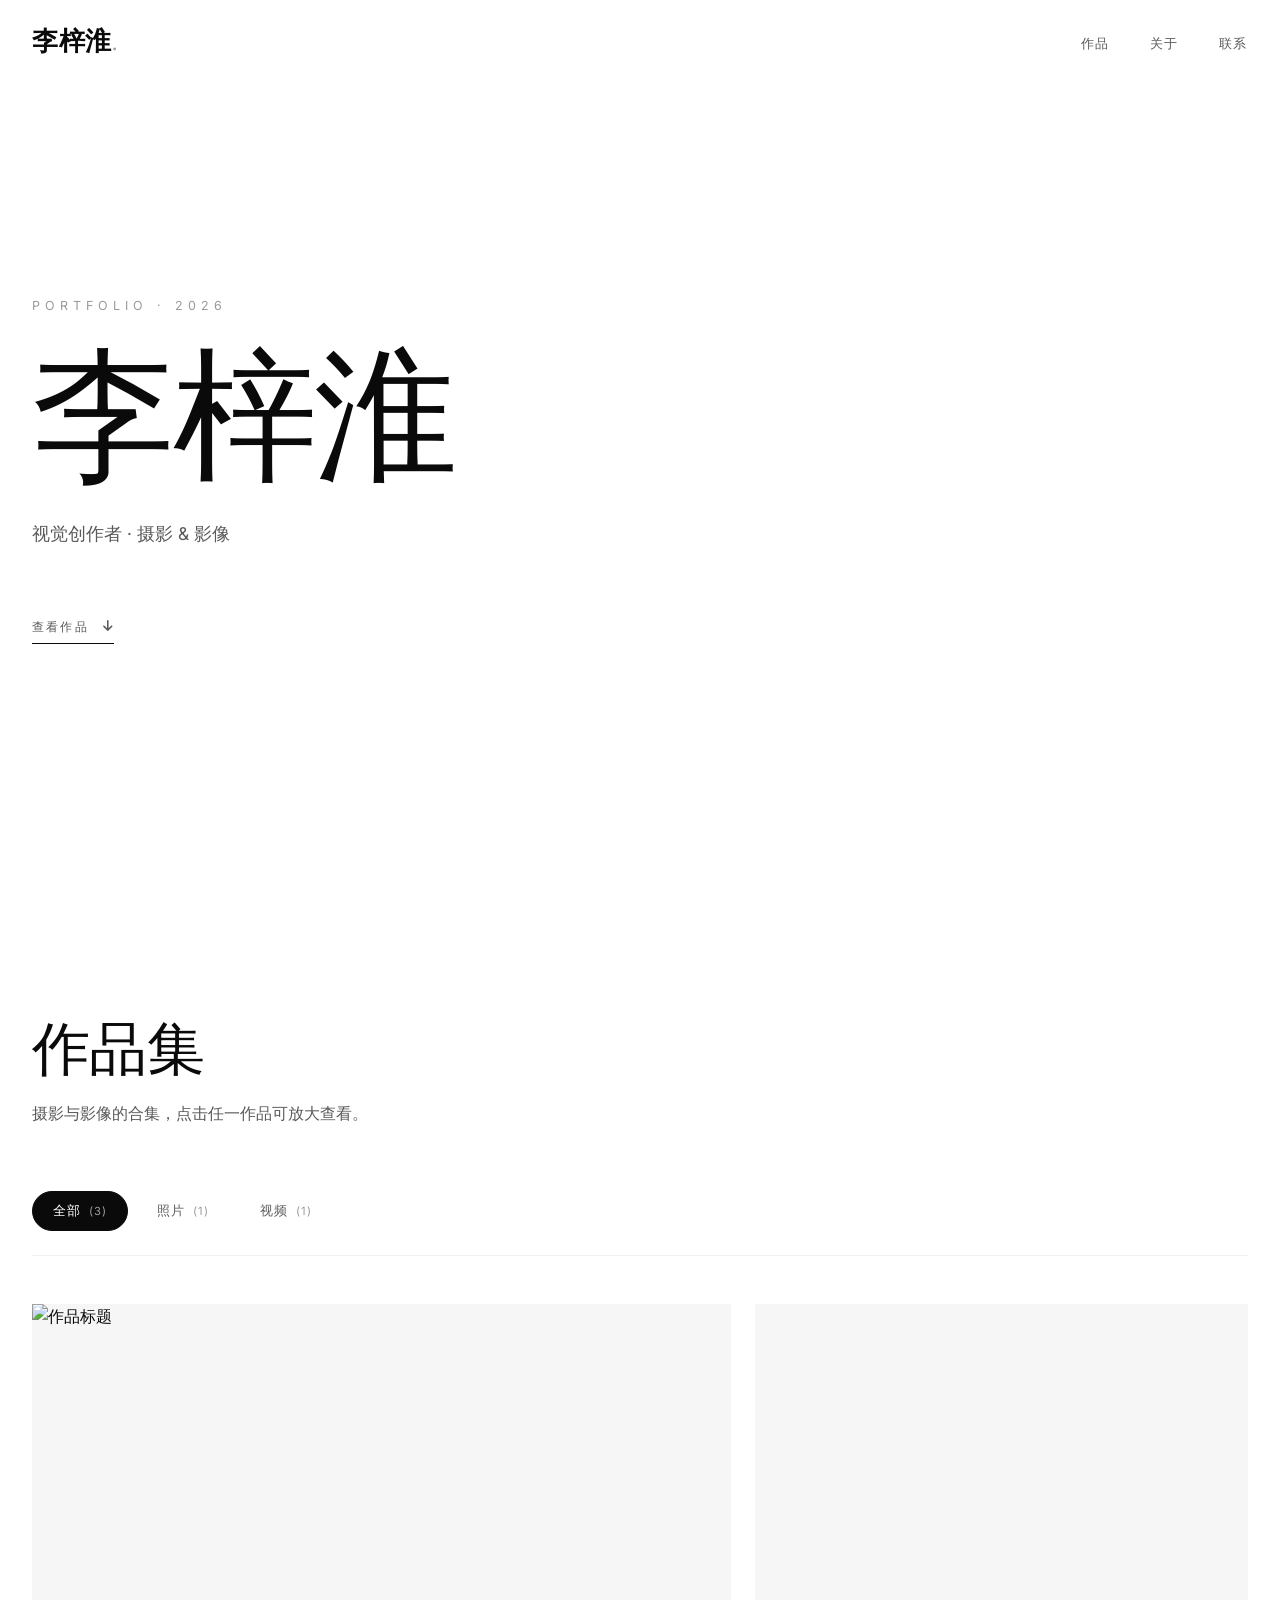
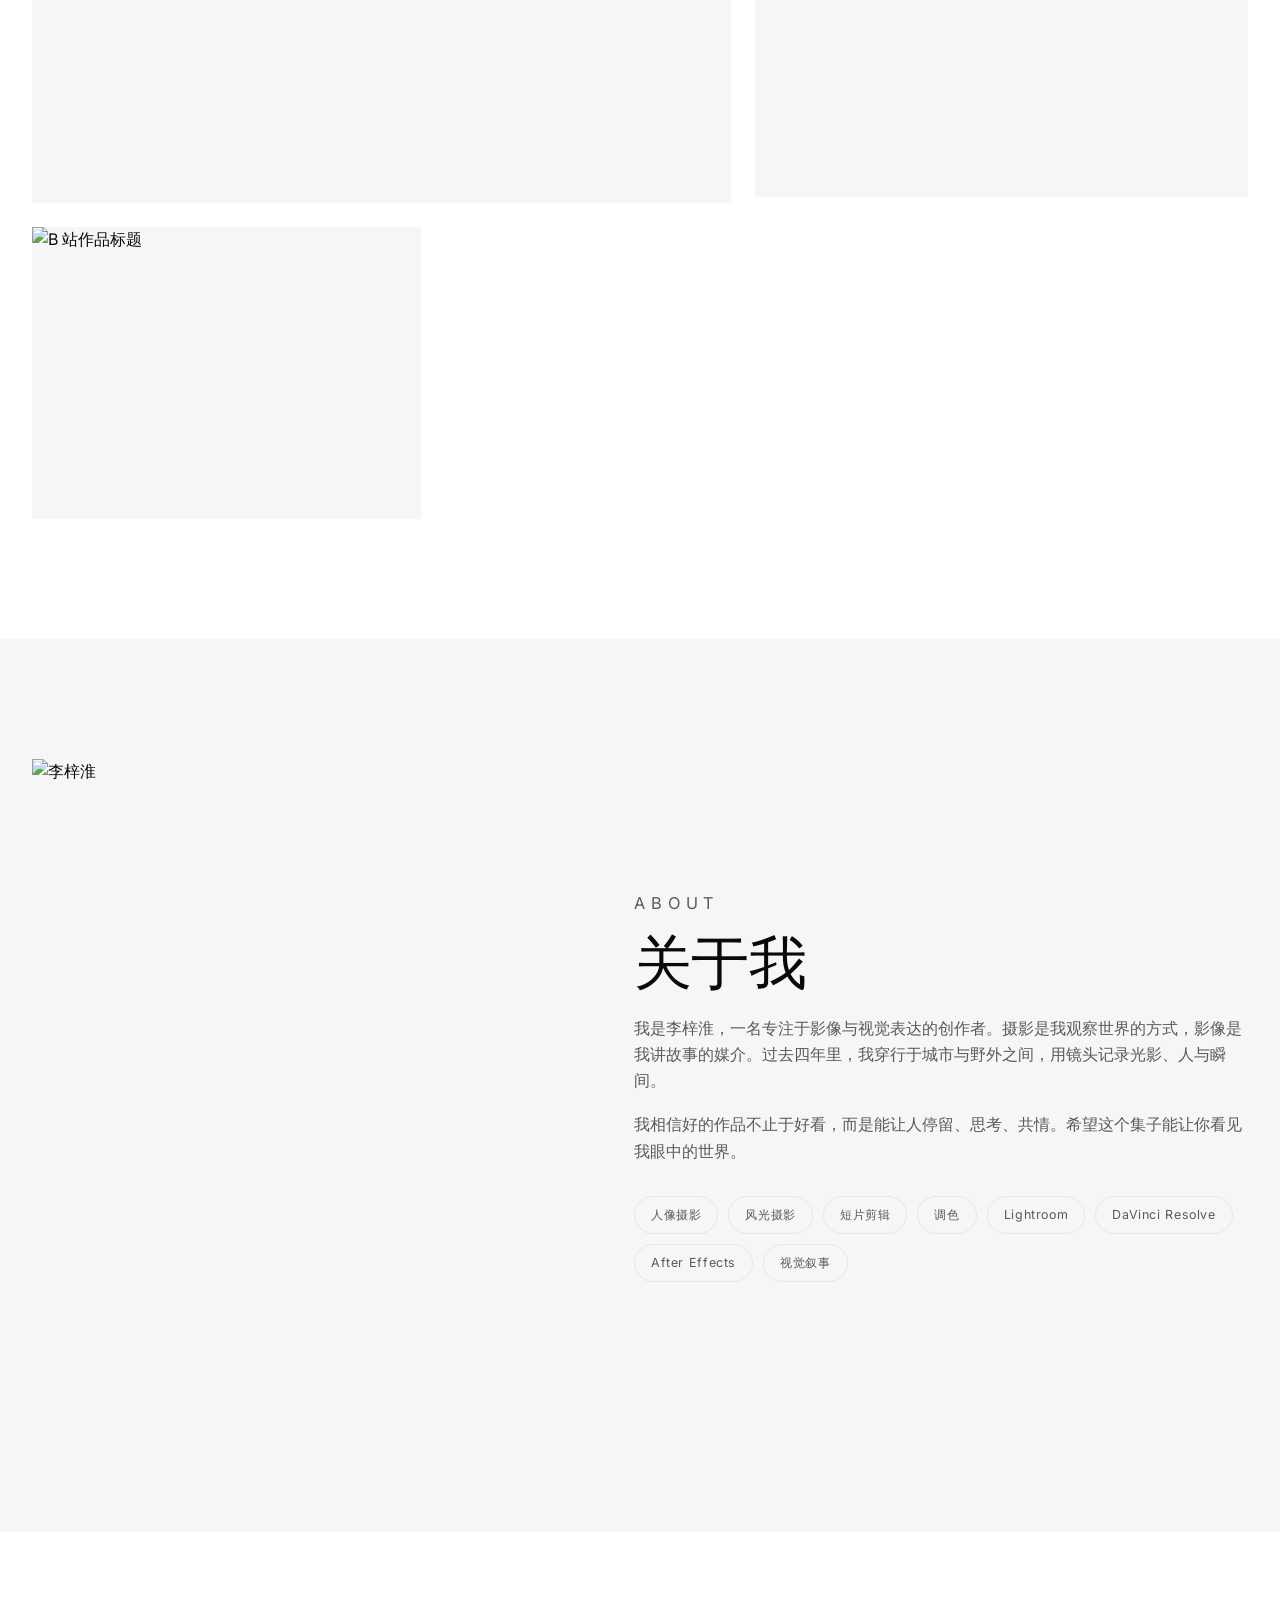
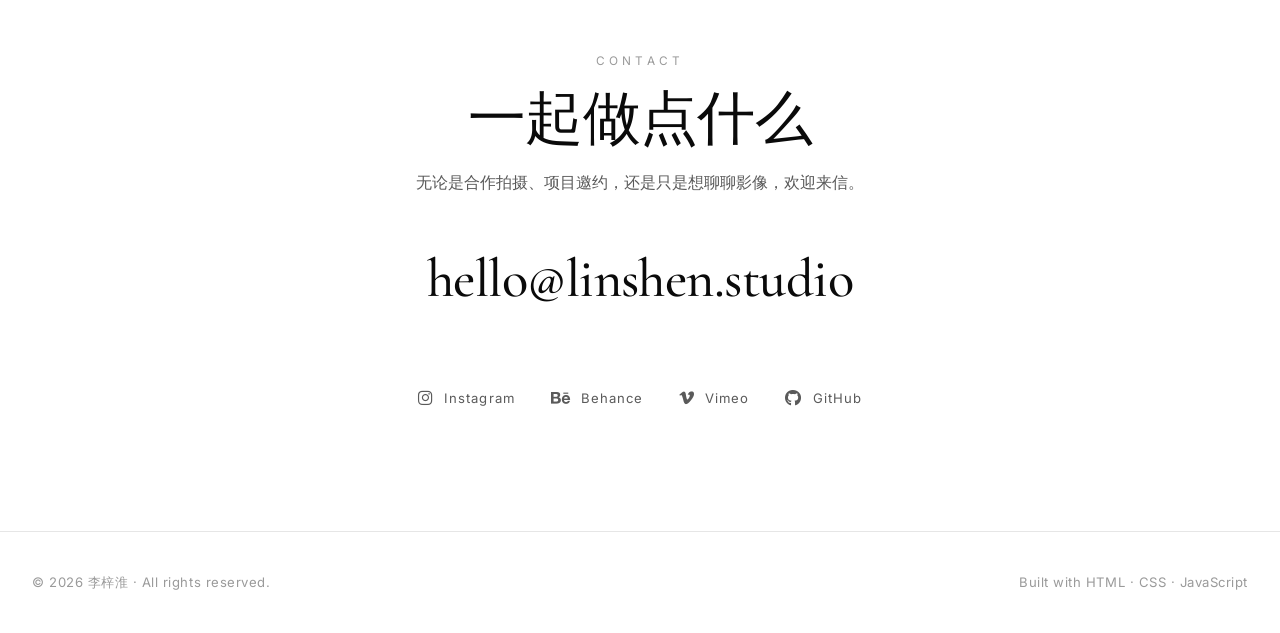
==== index.html @ 77829f2a "Initial portfolio" ====
<!DOCTYPE html>
<html lang="zh-CN">
<head>
    <meta charset="UTF-8">
    <meta name="viewport" content="width=device-width, initial-scale=1.0">
    <title>作品集 · 李梓淮</title>
    <meta name="description" content="李梓淮的视觉作品集 — 摄影与影像">
    <link rel="preconnect" href="https://fonts.googleapis.com">
    <link rel="preconnect" href="https://fonts.gstatic.com" crossorigin>
    <link href="https://fonts.googleapis.com/css2?family=Inter:wght@300;400;500;600;700&family=Cormorant+Garamond:wght@400;500;600;700&display=swap" rel="stylesheet">
    <link rel="stylesheet" href="https://cdnjs.cloudflare.com/ajax/libs/font-awesome/6.4.2/css/all.min.css">
    <link rel="stylesheet" href="styles.css">
</head>
<body>

    <!-- 顶部导航 -->
    <nav class="navbar" id="navbar">
        <div class="container nav-inner">
            <a href="#top" class="brand">李梓淮<span>.</span></a>
            <ul class="nav-links">
                <li><a href="#works">作品</a></li>
                <li><a href="#about">关于</a></li>
                <li><a href="#contact">联系</a></li>
            </ul>
        </div>
    </nav>

    <!-- 首屏 Hero -->
    <header id="top" class="hero">
        <div class="container hero-inner">
            <p class="hero-kicker">PORTFOLIO · 2026</p>
            <h1 class="hero-title">李梓淮</h1>
            <p class="hero-tagline">视觉创作者 · 摄影 &amp; 影像</p>
            <a href="#works" class="hero-scroll">
                <span>查看作品</span>
                <i class="fas fa-arrow-down"></i>
            </a>
        </div>
    </header>

    <main>

        <!-- 作品网格 -->
        <section id="works" class="section">
            <div class="container">
                <div class="section-head">
                    <h2 class="section-title">作品集</h2>
                    <p class="section-sub">摄影与影像的合集，点击任一作品可放大查看。</p>
                </div>
                <div class="filter-bar" id="filterBar" role="tablist">
                    <button class="filter-btn is-active" data-filter="all" role="tab">全部 <span class="count"></span></button>
                    <button class="filter-btn" data-filter="image" role="tab">照片 <span class="count"></span></button>
                    <button class="filter-btn" data-filter="video" role="tab">视频 <span class="count"></span></button>
                </div>
                <div class="works-grid" id="worksGrid"></div>
            </div>
        </section>

        <!-- 关于我 -->
        <section id="about" class="section section-alt">
            <div class="container about-inner">
                <div class="about-photo">
                    <img src="https://picsum.photos/seed/portrait/600/720" alt="李梓淮">
                </div>
                <div class="about-text">
                    <p class="section-kicker">ABOUT</p>
                    <h2 class="section-title">关于我</h2>
                    <p>我是李梓淮，一名专注于影像与视觉表达的创作者。摄影是我观察世界的方式，影像是我讲故事的媒介。过去四年里，我穿行于城市与野外之间，用镜头记录光影、人与瞬间。</p>
                    <p>我相信好的作品不止于好看，而是能让人停留、思考、共情。希望这个集子能让你看见我眼中的世界。</p>
                    <ul class="skills">
                        <li>人像摄影</li>
                        <li>风光摄影</li>
                        <li>短片剪辑</li>
                        <li>调色</li>
                        <li>Lightroom</li>
                        <li>DaVinci Resolve</li>
                        <li>After Effects</li>
                        <li>视觉叙事</li>
                    </ul>
                </div>
            </div>
        </section>

        <!-- 联系方式 -->
        <section id="contact" class="section">
            <div class="container contact-inner">
                <p class="section-kicker">CONTACT</p>
                <h2 class="section-title">一起做点什么</h2>
                <p class="contact-sub">无论是合作拍摄、项目邀约，还是只是想聊聊影像，欢迎来信。</p>
                <a href="mailto:hello@linshen.studio" class="contact-email">hello@linshen.studio</a>
                <ul class="social-links">
                    <li><a href="#" aria-label="Instagram"><i class="fab fa-instagram"></i><span>Instagram</span></a></li>
                    <li><a href="#" aria-label="Behance"><i class="fab fa-behance"></i><span>Behance</span></a></li>
                    <li><a href="#" aria-label="Vimeo"><i class="fab fa-vimeo-v"></i><span>Vimeo</span></a></li>
                    <li><a href="#" aria-label="GitHub"><i class="fab fa-github"></i><span>GitHub</span></a></li>
                </ul>
            </div>
        </section>

    </main>

    <footer class="footer">
        <div class="container footer-inner">
            <p>© 2026 李梓淮 · All rights reserved.</p>
            <p class="footer-meta">Built with HTML · CSS · JavaScript</p>
        </div>
    </footer>

    <!-- Lightbox 模态 -->
    <div class="lightbox" id="lightbox" aria-hidden="true">
        <div class="lightbox-backdrop" id="lightboxBackdrop"></div>
        <button class="lightbox-close" id="lightboxClose" aria-label="关闭">
            <i class="fas fa-times"></i>
        </button>
        <button class="lightbox-nav lightbox-prev" id="lightboxPrev" aria-label="上一张">
            <i class="fas fa-chevron-left"></i>
        </button>
        <button class="lightbox-nav lightbox-next" id="lightboxNext" aria-label="下一张">
            <i class="fas fa-chevron-right"></i>
        </button>
        <div class="lightbox-stage" id="lightboxStage"></div>
        <div class="lightbox-caption" id="lightboxCaption"></div>
    </div>

    <script src="script.js"></script>
</body>
</html>
---- styles.css ----
/* ============================================
   极简黑白作品集 · styles.css
   ============================================ */

/* ---------- 基础重置 ---------- */
* {
    margin: 0;
    padding: 0;
    box-sizing: border-box;
}

:root {
    --bg: #ffffff;
    --bg-alt: #f6f6f6;
    --text: #0a0a0a;
    --text-soft: #5a5a5a;
    --text-mute: #9a9a9a;
    --line: #e6e6e6;
    --line-soft: #f0f0f0;
    --dur: 0.4s;
    --ease: cubic-bezier(0.22, 0.61, 0.36, 1);
}

html {
    scroll-behavior: smooth;
    -webkit-font-smoothing: antialiased;
    -moz-osx-font-smoothing: grayscale;
}

body {
    font-family: 'Inter', system-ui, -apple-system, sans-serif;
    background: var(--bg);
    color: var(--text);
    line-height: 1.6;
    font-weight: 400;
}

img {
    max-width: 100%;
    display: block;
}

a {
    color: inherit;
    text-decoration: none;
    transition: opacity var(--dur) var(--ease);
}

ul {
    list-style: none;
}

.container {
    max-width: 1280px;
    margin: 0 auto;
    padding: 0 32px;
}

/* ---------- 导航栏 ---------- */
.navbar {
    position: fixed;
    top: 0;
    left: 0;
    right: 0;
    z-index: 100;
    padding: 22px 0;
    transition: background var(--dur) var(--ease),
                padding var(--dur) var(--ease),
                box-shadow var(--dur) var(--ease);
    backdrop-filter: blur(0);
}

.navbar.scrolled {
    background: rgba(255, 255, 255, 0.92);
    backdrop-filter: blur(12px);
    padding: 14px 0;
    box-shadow: 0 1px 0 var(--line-soft);
}

.nav-inner {
    display: flex;
    justify-content: space-between;
    align-items: center;
}

.brand {
    font-family: 'Cormorant Garamond', serif;
    font-size: 1.6rem;
    font-weight: 600;
    letter-spacing: 0.02em;
}

.brand span {
    color: var(--text);
    opacity: 0.4;
}

.nav-links {
    display: flex;
    gap: 40px;
}

.nav-links a {
    font-size: 0.82rem;
    font-weight: 500;
    letter-spacing: 0.12em;
    text-transform: uppercase;
    color: var(--text-soft);
    position: relative;
    padding: 4px 0;
}

.nav-links a::after {
    content: '';
    position: absolute;
    left: 0;
    bottom: 0;
    width: 0;
    height: 1px;
    background: var(--text);
    transition: width var(--dur) var(--ease);
}

.nav-links a:hover {
    color: var(--text);
}

.nav-links a:hover::after {
    width: 100%;
}

/* ---------- Hero 首屏 ---------- */
.hero {
    min-height: 100vh;
    display: flex;
    align-items: center;
    padding: 120px 0 80px;
    position: relative;
}

.hero-inner {
    width: 100%;
}

.hero-kicker {
    font-size: 0.78rem;
    letter-spacing: 0.4em;
    color: var(--text-mute);
    margin-bottom: 32px;
    text-transform: uppercase;
}

.hero-title {
    font-family: 'Cormorant Garamond', serif;
    font-size: clamp(3.5rem, 12vw, 9rem);
    font-weight: 500;
    line-height: 1;
    letter-spacing: -0.02em;
    margin-bottom: 28px;
}

.hero-tagline {
    font-size: 1.1rem;
    color: var(--text-soft);
    max-width: 540px;
    line-height: 1.6;
    margin-bottom: 64px;
}

.hero-scroll {
    display: inline-flex;
    align-items: center;
    gap: 14px;
    font-size: 0.78rem;
    letter-spacing: 0.18em;
    text-transform: uppercase;
    color: var(--text-soft);
    padding-bottom: 6px;
    border-bottom: 1px solid var(--text);
}

.hero-scroll i {
    transition: transform var(--dur) var(--ease);
}

.hero-scroll:hover i {
    transform: translateY(4px);
}

/* ---------- 区块通用 ---------- */
.section {
    padding: 120px 0;
}

.section-alt {
    background: var(--bg-alt);
}

.section-head {
    margin-bottom: 64px;
    max-width: 640px;
}

.section-kicker {
    font-size: 0.74rem;
    letter-spacing: 0.36em;
    color: var(--text-mute);
    text-transform: uppercase;
    margin-bottom: 18px;
}

.section-title {
    font-family: 'Cormorant Garamond', serif;
    font-size: clamp(2.2rem, 5vw, 3.6rem);
    font-weight: 500;
    line-height: 1.1;
    letter-spacing: -0.01em;
    margin-bottom: 18px;
}

.section-sub {
    color: var(--text-soft);
    font-size: 1rem;
    max-width: 560px;
}

/* ---------- 筛选条 ---------- */
.filter-bar {
    display: flex;
    flex-wrap: wrap;
    gap: 8px;
    margin-bottom: 48px;
    padding-bottom: 24px;
    border-bottom: 1px solid var(--line-soft);
}

.filter-btn {
    appearance: none;
    background: transparent;
    border: 1px solid transparent;
    color: var(--text-soft);
    font-family: inherit;
    font-size: 0.82rem;
    font-weight: 500;
    letter-spacing: 0.08em;
    padding: 10px 20px;
    cursor: pointer;
    border-radius: 999px;
    transition: all var(--dur) var(--ease);
    display: inline-flex;
    align-items: center;
    gap: 8px;
}

.filter-btn .count {
    font-size: 0.7rem;
    color: var(--text-mute);
    font-weight: 400;
}

.filter-btn:hover {
    color: var(--text);
    border-color: var(--line);
}

.filter-btn.is-active {
    background: var(--text);
    color: #fff;
    border-color: var(--text);
}

.filter-btn.is-active .count {
    color: rgba(255, 255, 255, 0.6);
}

/* ---------- 作品网格 ---------- */
.works-grid {
    display: grid;
    grid-template-columns: repeat(12, 1fr);
    gap: 24px;
}

.work-card {
    position: relative;
    overflow: hidden;
    cursor: pointer;
    background: var(--bg-alt);
    transition: opacity 0.6s var(--ease), transform 0.6s var(--ease);
    opacity: 0;
    transform: translateY(24px);
}

.work-card.is-visible {
    opacity: 1;
    transform: translateY(0);
}

/* 用 grid-column 控制大小变化，制造 masonry 节奏 */
.work-card:nth-child(12n+1) { grid-column: span 7; aspect-ratio: 7 / 5; }
.work-card:nth-child(12n+2) { grid-column: span 5; aspect-ratio: 5 / 5; }
.work-card:nth-child(12n+3) { grid-column: span 4; aspect-ratio: 4 / 3; }
.work-card:nth-child(12n+4) { grid-column: span 8; aspect-ratio: 8 / 5; }
.work-card:nth-child(12n+5) { grid-column: span 6; aspect-ratio: 6 / 5; }
.work-card:nth-child(12n+6) { grid-column: span 6; aspect-ratio: 6 / 5; }
.work-card:nth-child(12n+7) { grid-column: span 5; aspect-ratio: 5 / 4; }
.work-card:nth-child(12n+8) { grid-column: span 7; aspect-ratio: 7 / 5; }
.work-card:nth-child(12n+9) { grid-column: span 8; aspect-ratio: 8 / 5; }
.work-card:nth-child(12n+10) { grid-column: span 4; aspect-ratio: 4 / 3; }
.work-card:nth-child(12n+11) { grid-column: span 6; aspect-ratio: 6 / 5; }
.work-card:nth-child(12n+12) { grid-column: span 6; aspect-ratio: 6 / 5; }

.work-media {
    position: absolute;
    inset: 0;
    width: 100%;
    height: 100%;
    object-fit: cover;
    transition: transform 0.8s var(--ease), filter 0.6s var(--ease);
}

.work-card:hover .work-media {
    transform: scale(1.04);
}

.work-card::after {
    content: '';
    position: absolute;
    inset: 0;
    background: linear-gradient(180deg, transparent 40%, rgba(0,0,0,0.55) 100%);
    opacity: 0;
    transition: opacity var(--dur) var(--ease);
    pointer-events: none;
}

.work-card:hover::after {
    opacity: 1;
}

.work-meta {
    position: absolute;
    left: 24px;
    bottom: 22px;
    z-index: 2;
    color: #fff;
    transform: translateY(12px);
    opacity: 0;
    transition: transform var(--dur) var(--ease), opacity var(--dur) var(--ease);
}

.work-card:hover .work-meta {
    transform: translateY(0);
    opacity: 1;
}

.work-type {
    display: inline-block;
    font-size: 0.7rem;
    letter-spacing: 0.2em;
    text-transform: uppercase;
    color: rgba(255,255,255,0.7);
    margin-bottom: 6px;
}

.work-title {
    font-family: 'Cormorant Garamond', serif;
    font-size: 1.5rem;
    font-weight: 500;
}

.work-badge {
    position: absolute;
    top: 16px;
    right: 16px;
    z-index: 2;
    width: 36px;
    height: 36px;
    border-radius: 50%;
    background: rgba(255,255,255,0.92);
    color: var(--text);
    display: flex;
    align-items: center;
    justify-content: center;
    font-size: 0.85rem;
    opacity: 0;
    transform: scale(0.85);
    transition: opacity var(--dur) var(--ease), transform var(--dur) var(--ease);
}

.work-card:hover .work-badge {
    opacity: 1;
    transform: scale(1);
}

/* ---------- 关于我 ---------- */
.about-inner {
    display: grid;
    grid-template-columns: 0.85fr 1fr;
    gap: 80px;
    align-items: center;
}

.about-photo {
    position: relative;
    aspect-ratio: 4 / 5;
    overflow: hidden;
    background: var(--bg-alt);
}

.about-photo img {
    width: 100%;
    height: 100%;
    object-fit: cover;
}

.about-text p {
    color: var(--text-soft);
    margin-bottom: 18px;
    font-size: 1.02rem;
}

.skills {
    display: flex;
    flex-wrap: wrap;
    gap: 10px;
    margin-top: 32px;
}

.skills li {
    font-size: 0.78rem;
    letter-spacing: 0.05em;
    color: var(--text-soft);
    padding: 8px 16px;
    border: 1px solid var(--line);
    border-radius: 999px;
    transition: all var(--dur) var(--ease);
}

.skills li:hover {
    background: var(--text);
    color: #fff;
    border-color: var(--text);
}

/* ---------- 联系方式 ---------- */
.contact-inner {
    text-align: center;
    max-width: 720px;
    margin: 0 auto;
}

.contact-inner .section-kicker,
.contact-inner .section-title,
.contact-sub {
    text-align: center;
    margin-left: auto;
    margin-right: auto;
}

.contact-sub {
    color: var(--text-soft);
    margin-bottom: 40px;
}

.contact-email {
    display: inline-block;
    font-family: 'Cormorant Garamond', serif;
    font-size: clamp(2rem, 6vw, 3.4rem);
    font-weight: 500;
    letter-spacing: -0.01em;
    padding-bottom: 6px;
    border-bottom: 1px solid transparent;
    transition: border-color var(--dur) var(--ease);
}

.contact-email:hover {
    border-bottom-color: var(--text);
}

.social-links {
    display: flex;
    justify-content: center;
    flex-wrap: wrap;
    gap: 36px;
    margin-top: 56px;
}

.social-links a {
    display: inline-flex;
    align-items: center;
    gap: 10px;
    font-size: 0.82rem;
    letter-spacing: 0.08em;
    color: var(--text-soft);
}

.social-links a:hover {
    color: var(--text);
}

.social-links i {
    font-size: 1.05rem;
}

/* ---------- 页脚 ---------- */
.footer {
    border-top: 1px solid var(--line);
    padding: 40px 0;
}

.footer-inner {
    display: flex;
    justify-content: space-between;
    align-items: center;
    flex-wrap: wrap;
    gap: 8px;
}

.footer p {
    font-size: 0.82rem;
    color: var(--text-mute);
    letter-spacing: 0.04em;
}

/* ---------- Lightbox ---------- */
.lightbox {
    position: fixed;
    inset: 0;
    z-index: 200;
    visibility: hidden;
    opacity: 0;
    transition: opacity var(--dur) var(--ease), visibility var(--dur) var(--ease);
}

.lightbox.is-open {
    visibility: visible;
    opacity: 1;
}

.lightbox-backdrop {
    position: absolute;
    inset: 0;
    background: rgba(10, 10, 10, 0.96);
}

.lightbox-stage {
    position: absolute;
    inset: 0;
    display: flex;
    align-items: center;
    justify-content: center;
    padding: 64px 96px;
}

.lightbox-stage img,
.lightbox-stage video {
    max-width: 100%;
    max-height: 100%;
    object-fit: contain;
    box-shadow: 0 24px 60px rgba(0,0,0,0.6);
    transform: scale(0.96);
    opacity: 0;
    transition: transform var(--dur) var(--ease), opacity var(--dur) var(--ease);
}

.lightbox.is-open .lightbox-stage img,
.lightbox.is-open .lightbox-stage video {
    transform: scale(1);
    opacity: 1;
}

/* 嵌入式视频（B 站等）16:9 容器 */
.lightbox-embed {
    width: min(90vw, 1280px);
    aspect-ratio: 16 / 9;
    background: #000;
    box-shadow: 0 24px 60px rgba(0,0,0,0.6);
    transform: scale(0.96);
    opacity: 0;
    transition: transform var(--dur) var(--ease), opacity var(--dur) var(--ease);
}

.lightbox.is-open .lightbox-embed {
    transform: scale(1);
    opacity: 1;
}

.lightbox-embed iframe {
    width: 100%;
    height: 100%;
    border: 0;
    display: block;
}

.lightbox-caption {
    position: absolute;
    left: 0;
    right: 0;
    bottom: 32px;
    text-align: center;
    color: rgba(255,255,255,0.85);
    font-size: 0.9rem;
    letter-spacing: 0.04em;
    padding: 0 32px;
}

.lightbox-caption .cap-title {
    font-family: 'Cormorant Garamond', serif;
    font-size: 1.3rem;
    margin-bottom: 4px;
}

.lightbox-caption .cap-desc {
    color: rgba(255,255,255,0.55);
    font-size: 0.82rem;
}

.lightbox-close,
.lightbox-nav {
    position: absolute;
    z-index: 3;
    background: rgba(255,255,255,0.08);
    border: 1px solid rgba(255,255,255,0.15);
    color: #fff;
    width: 52px;
    height: 52px;
    border-radius: 50%;
    cursor: pointer;
    display: flex;
    align-items: center;
    justify-content: center;
    font-size: 1rem;
    transition: background var(--dur) var(--ease), transform var(--dur) var(--ease);
}

.lightbox-close {
    top: 28px;
    right: 28px;
}

.lightbox-prev {
    left: 28px;
    top: 50%;
    transform: translateY(-50%);
}

.lightbox-next {
    right: 28px;
    top: 50%;
    transform: translateY(-50%);
}

.lightbox-close:hover,
.lightbox-nav:hover {
    background: rgba(255,255,255,0.2);
}

.lightbox-prev:hover {
    transform: translateY(-50%) translateX(-3px);
}

.lightbox-next:hover {
    transform: translateY(-50%) translateX(3px);
}

/* ---------- 响应式 ---------- */
@media (max-width: 900px) {
    .container { padding: 0 20px; }

    .nav-links { gap: 24px; }
    .nav-links a { font-size: 0.74rem; letter-spacing: 0.08em; }

    .section { padding: 80px 0; }

    .works-grid { gap: 16px; }

    /* 小屏退化为 2 列节奏 */
    .work-card:nth-child(n) {
        grid-column: span 6;
        aspect-ratio: 1 / 1;
    }
    .work-card:nth-child(3n+1) {
        grid-column: span 12;
        aspect-ratio: 16 / 10;
    }

    .about-inner {
        grid-template-columns: 1fr;
        gap: 40px;
    }

    .about-photo {
        max-width: 360px;
        margin: 0 auto;
    }

    .footer-inner {
        flex-direction: column;
        text-align: center;
    }

    .lightbox-stage { padding: 56px 16px; }
    .lightbox-close { top: 16px; right: 16px; }
    .lightbox-prev { left: 12px; }
    .lightbox-next { right: 12px; }
}

@media (max-width: 560px) {
    .nav-links { gap: 18px; }
    .nav-links a { font-size: 0.7rem; }
    .brand { font-size: 1.35rem; }

    .hero { padding: 100px 0 60px; }
    .hero-tagline { margin-bottom: 40px; }

    .work-card:nth-child(n) {
        grid-column: span 12;
        aspect-ratio: 4 / 3;
    }

    .lightbox-close,
    .lightbox-nav {
        width: 42px;
        height: 42px;
        font-size: 0.85rem;
    }
}

/* ---------- 减少动画 ---------- */
@media (prefers-reduced-motion: reduce) {
    * {
        animation-duration: 0.01ms !important;
        transition-duration: 0.01ms !important;
    }
    html { scroll-behavior: auto; }
}
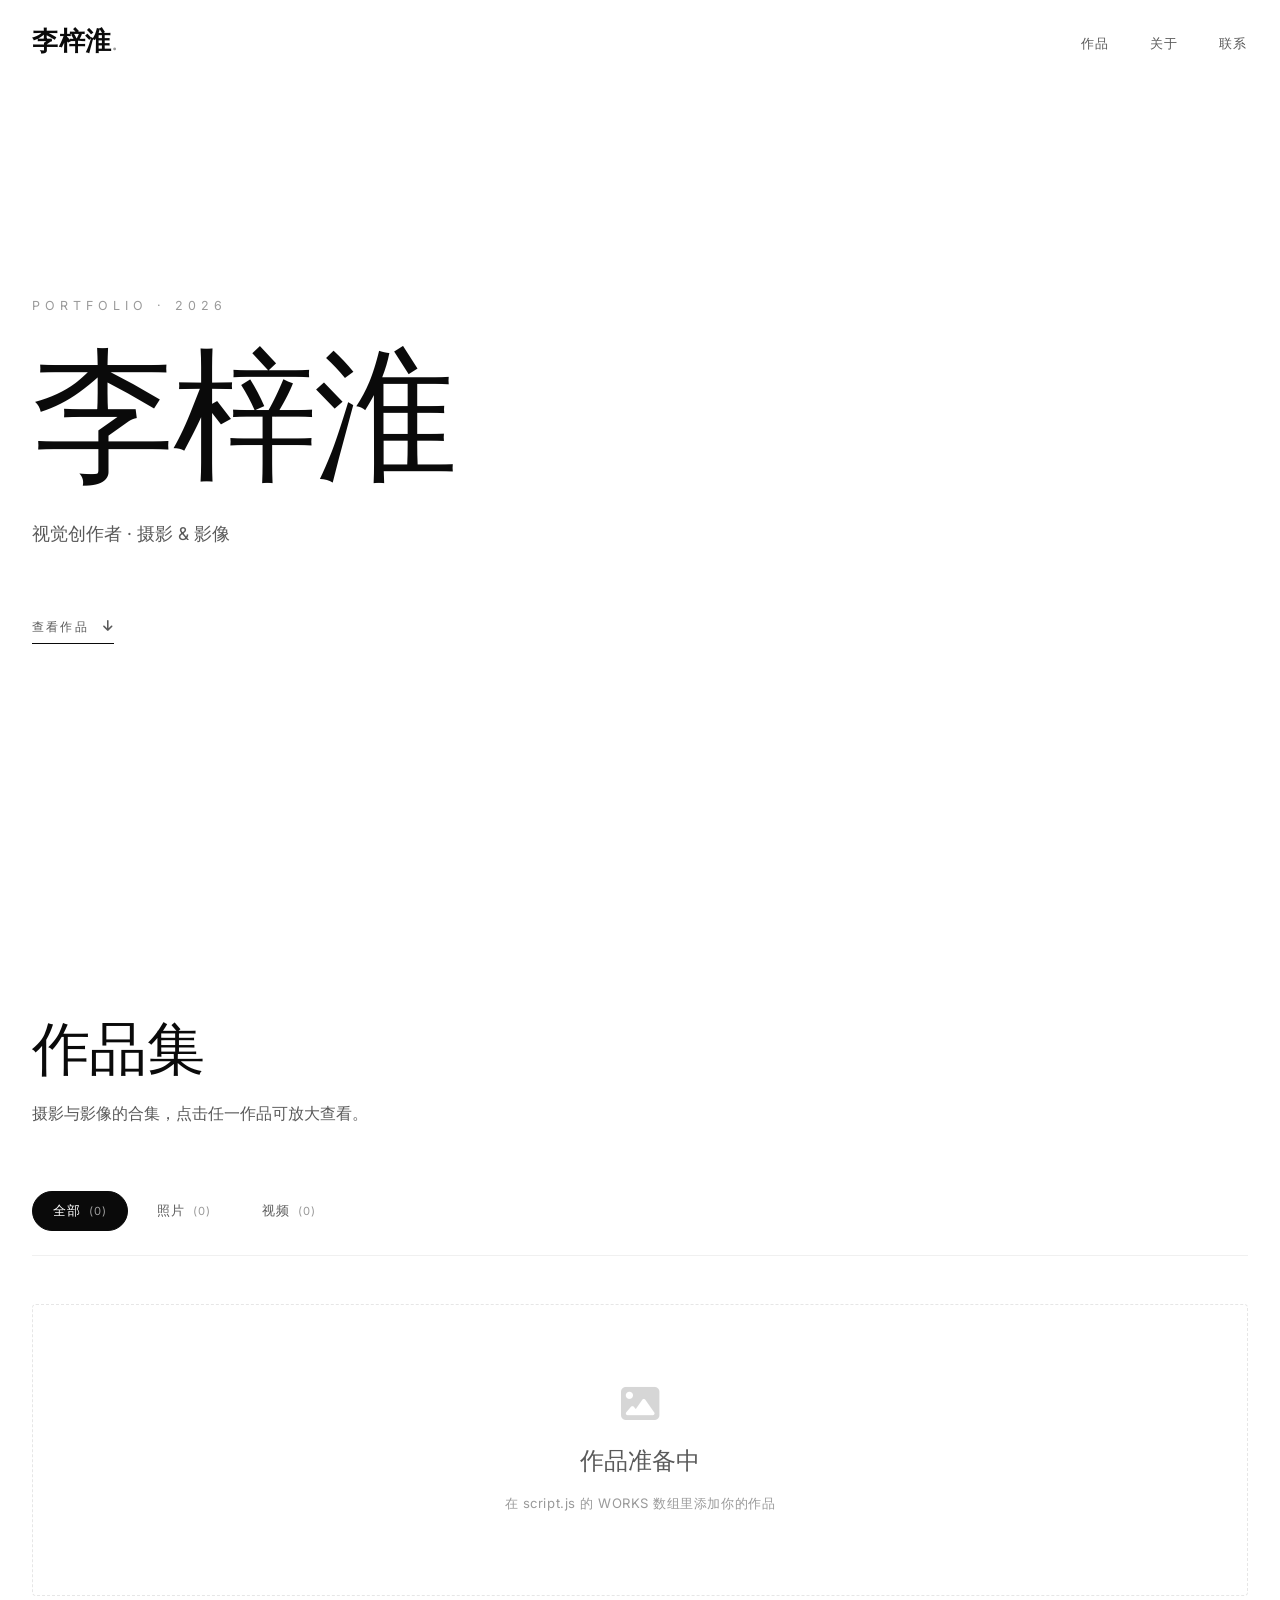
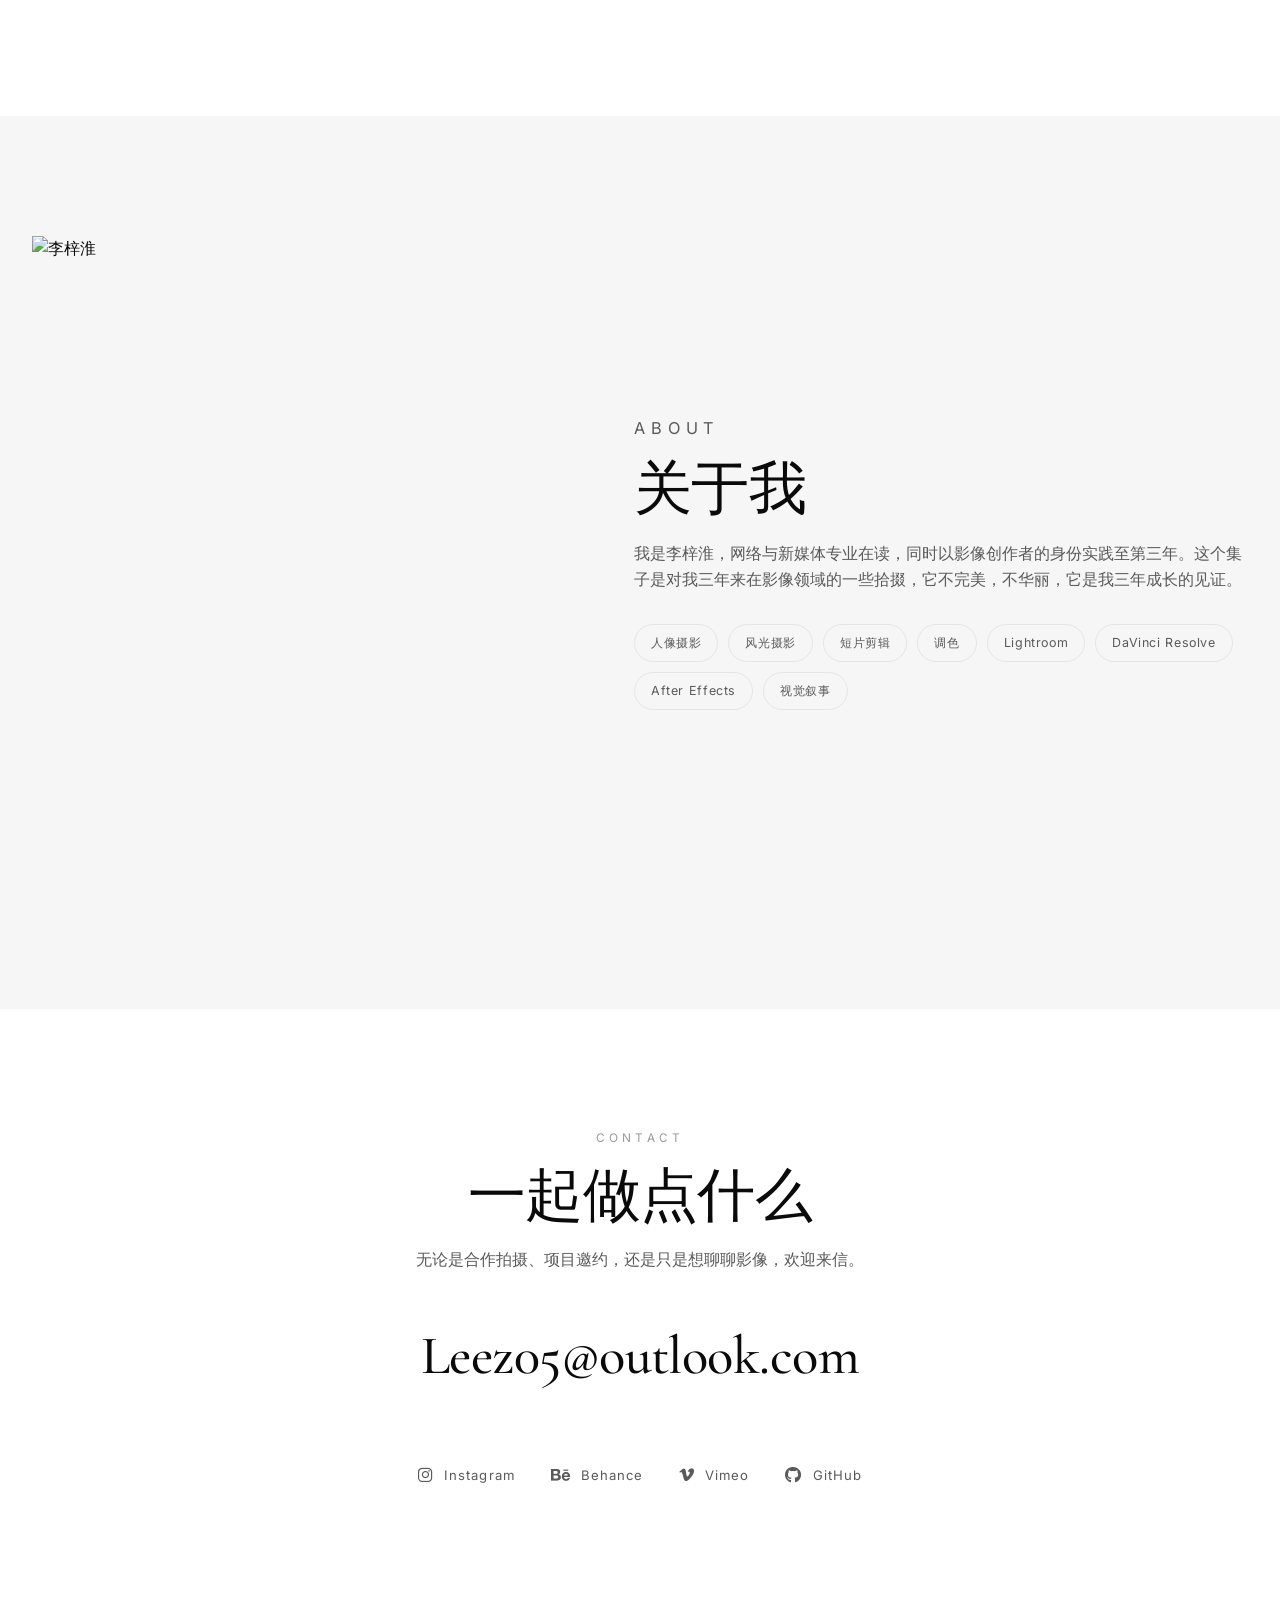
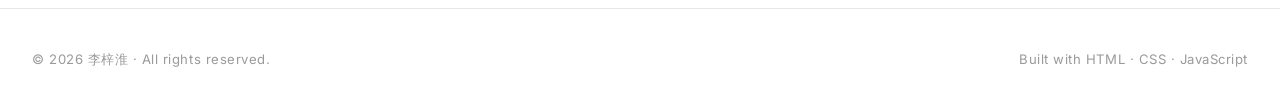
==== commit c71e5fca: "更新关于我和邮箱" ====
--- a/index.html
+++ b/index.html
@@ -60,13 +60,12 @@
         <section id="about" class="section section-alt">
             <div class="container about-inner">
                 <div class="about-photo">
-                    <img src="https://picsum.photos/seed/portrait/600/720" alt="李梓淮">
+                    <img src="https://leezsworks-1479415940.cos.ap-guangzhou.myqcloud.com/assets/P1309660.jpg" alt="李梓淮">
                 </div>
                 <div class="about-text">
                     <p class="section-kicker">ABOUT</p>
                     <h2 class="section-title">关于我</h2>
-                    <p>我是李梓淮，一名专注于影像与视觉表达的创作者。摄影是我观察世界的方式，影像是我讲故事的媒介。过去四年里，我穿行于城市与野外之间，用镜头记录光影、人与瞬间。</p>
-                    <p>我相信好的作品不止于好看，而是能让人停留、思考、共情。希望这个集子能让你看见我眼中的世界。</p>
+                    <p>我是李梓淮，网络与新媒体专业在读，同时以影像创作者的身份实践至第三年。这个集子是对我三年来在影像领域的一些拾掇，它不完美，不华丽，它是我三年成长的见证。</p>
                     <ul class="skills">
                         <li>人像摄影</li>
                         <li>风光摄影</li>
@@ -87,7 +86,7 @@
                 <p class="section-kicker">CONTACT</p>
                 <h2 class="section-title">一起做点什么</h2>
                 <p class="contact-sub">无论是合作拍摄、项目邀约，还是只是想聊聊影像，欢迎来信。</p>
-                <a href="mailto:hello@linshen.studio" class="contact-email">hello@linshen.studio</a>
+                <a href="mailto:Leez05@outlook.com" class="contact-email">Leez05@outlook.com</a>
                 <ul class="social-links">
                     <li><a href="#" aria-label="Instagram"><i class="fab fa-instagram"></i><span>Instagram</span></a></li>
                     <li><a href="#" aria-label="Behance"><i class="fab fa-behance"></i><span>Behance</span></a></li>
--- a/styles.css
+++ b/styles.css
@@ -273,18 +273,48 @@
     color: rgba(255, 255, 255, 0.6);
 }
 
-/* ---------- 作品网格 ---------- */
+/* ---------- 作品网格（瀑布流，无裁切）---------- */
 .works-grid {
-    display: grid;
-    grid-template-columns: repeat(12, 1fr);
-    gap: 24px;
+    column-count: 3;
+    column-gap: 24px;
+}
+
+/* 空状态 */
+.works-empty {
+    column-span: all;
+    text-align: center;
+    padding: 80px 20px;
+    color: var(--text-mute);
+    border: 1px dashed var(--line);
+    border-radius: 4px;
+}
+
+.works-empty i {
+    font-size: 2.4rem;
+    margin-bottom: 20px;
+    opacity: 0.4;
+}
+
+.works-empty p {
+    font-family: 'Cormorant Garamond', serif;
+    font-size: 1.5rem;
+    color: var(--text-soft);
+    margin-bottom: 8px;
+}
+
+.works-empty span {
+    font-size: 0.82rem;
+    letter-spacing: 0.04em;
 }
 
 .work-card {
     position: relative;
-    overflow: hidden;
+    display: block;
+    break-inside: avoid;
+    margin-bottom: 24px;
     cursor: pointer;
     background: var(--bg-alt);
+    overflow: hidden;
     transition: opacity 0.6s var(--ease), transform 0.6s var(--ease);
     opacity: 0;
     transform: translateY(24px);
@@ -295,100 +325,63 @@
     transform: translateY(0);
 }
 
-/* 用 grid-column 控制大小变化，制造 masonry 节奏 */
-.work-card:nth-child(12n+1) { grid-column: span 7; aspect-ratio: 7 / 5; }
-.work-card:nth-child(12n+2) { grid-column: span 5; aspect-ratio: 5 / 5; }
-.work-card:nth-child(12n+3) { grid-column: span 4; aspect-ratio: 4 / 3; }
-.work-card:nth-child(12n+4) { grid-column: span 8; aspect-ratio: 8 / 5; }
-.work-card:nth-child(12n+5) { grid-column: span 6; aspect-ratio: 6 / 5; }
-.work-card:nth-child(12n+6) { grid-column: span 6; aspect-ratio: 6 / 5; }
-.work-card:nth-child(12n+7) { grid-column: span 5; aspect-ratio: 5 / 4; }
-.work-card:nth-child(12n+8) { grid-column: span 7; aspect-ratio: 7 / 5; }
-.work-card:nth-child(12n+9) { grid-column: span 8; aspect-ratio: 8 / 5; }
-.work-card:nth-child(12n+10) { grid-column: span 4; aspect-ratio: 4 / 3; }
-.work-card:nth-child(12n+11) { grid-column: span 6; aspect-ratio: 6 / 5; }
-.work-card:nth-child(12n+12) { grid-column: span 6; aspect-ratio: 6 / 5; }
-
+/* 媒体：按原始比例显示，无裁切 */
 .work-media {
-    position: absolute;
-    inset: 0;
+    display: block;
     width: 100%;
-    height: 100%;
-    object-fit: cover;
-    transition: transform 0.8s var(--ease), filter 0.6s var(--ease);
+    height: auto;
+    object-fit: contain;
+    background: #000;
+    transition: filter 0.6s var(--ease);
 }
 
 .work-card:hover .work-media {
-    transform: scale(1.04);
-}
-
-.work-card::after {
-    content: '';
-    position: absolute;
-    inset: 0;
-    background: linear-gradient(180deg, transparent 40%, rgba(0,0,0,0.55) 100%);
-    opacity: 0;
-    transition: opacity var(--dur) var(--ease);
-    pointer-events: none;
-}
-
-.work-card:hover::after {
-    opacity: 1;
-}
-
-.work-meta {
-    position: absolute;
-    left: 24px;
-    bottom: 22px;
-    z-index: 2;
-    color: #fff;
-    transform: translateY(12px);
-    opacity: 0;
-    transition: transform var(--dur) var(--ease), opacity var(--dur) var(--ease);
-}
-
-.work-card:hover .work-meta {
-    transform: translateY(0);
-    opacity: 1;
-}
-
-.work-type {
-    display: inline-block;
-    font-size: 0.7rem;
-    letter-spacing: 0.2em;
-    text-transform: uppercase;
-    color: rgba(255,255,255,0.7);
-    margin-bottom: 6px;
-}
-
-.work-title {
-    font-family: 'Cormorant Garamond', serif;
-    font-size: 1.5rem;
-    font-weight: 500;
-}
-
+    filter: brightness(0.92);
+}
+
+/* 类型徽标：左上角常显 */
 .work-badge {
     position: absolute;
-    top: 16px;
-    right: 16px;
+    top: 12px;
+    left: 12px;
     z-index: 2;
-    width: 36px;
-    height: 36px;
+    width: 32px;
+    height: 32px;
     border-radius: 50%;
     background: rgba(255,255,255,0.92);
     color: var(--text);
     display: flex;
     align-items: center;
     justify-content: center;
-    font-size: 0.85rem;
-    opacity: 0;
-    transform: scale(0.85);
-    transition: opacity var(--dur) var(--ease), transform var(--dur) var(--ease);
-}
-
-.work-card:hover .work-badge {
-    opacity: 1;
-    transform: scale(1);
+    font-size: 0.72rem;
+    box-shadow: 0 2px 8px rgba(0,0,0,0.15);
+}
+
+/* 文字信息：卡片下方固定显示 */
+.work-meta {
+    position: relative;
+    z-index: 2;
+    padding: 18px 20px 20px;
+    background: var(--bg);
+    border: 1px solid var(--line-soft);
+    border-top: 0;
+}
+
+.work-type {
+    display: inline-block;
+    font-size: 0.66rem;
+    letter-spacing: 0.2em;
+    text-transform: uppercase;
+    color: var(--text-mute);
+    margin-bottom: 6px;
+}
+
+.work-title {
+    font-family: 'Cormorant Garamond', serif;
+    font-size: 1.25rem;
+    font-weight: 500;
+    color: var(--text);
+    line-height: 1.3;
 }
 
 /* ---------- 关于我 ---------- */
@@ -671,17 +664,12 @@
 
     .section { padding: 80px 0; }
 
-    .works-grid { gap: 16px; }
-
-    /* 小屏退化为 2 列节奏 */
-    .work-card:nth-child(n) {
-        grid-column: span 6;
-        aspect-ratio: 1 / 1;
+    .works-grid {
+        column-count: 2;
+        column-gap: 16px;
     }
-    .work-card:nth-child(3n+1) {
-        grid-column: span 12;
-        aspect-ratio: 16 / 10;
-    }
+
+    .work-card { margin-bottom: 16px; }
 
     .about-inner {
         grid-template-columns: 1fr;
@@ -712,10 +700,7 @@
     .hero { padding: 100px 0 60px; }
     .hero-tagline { margin-bottom: 40px; }
 
-    .work-card:nth-child(n) {
-        grid-column: span 12;
-        aspect-ratio: 4 / 3;
-    }
+    .works-grid { column-count: 1; }
 
     .lightbox-close,
     .lightbox-nav {
